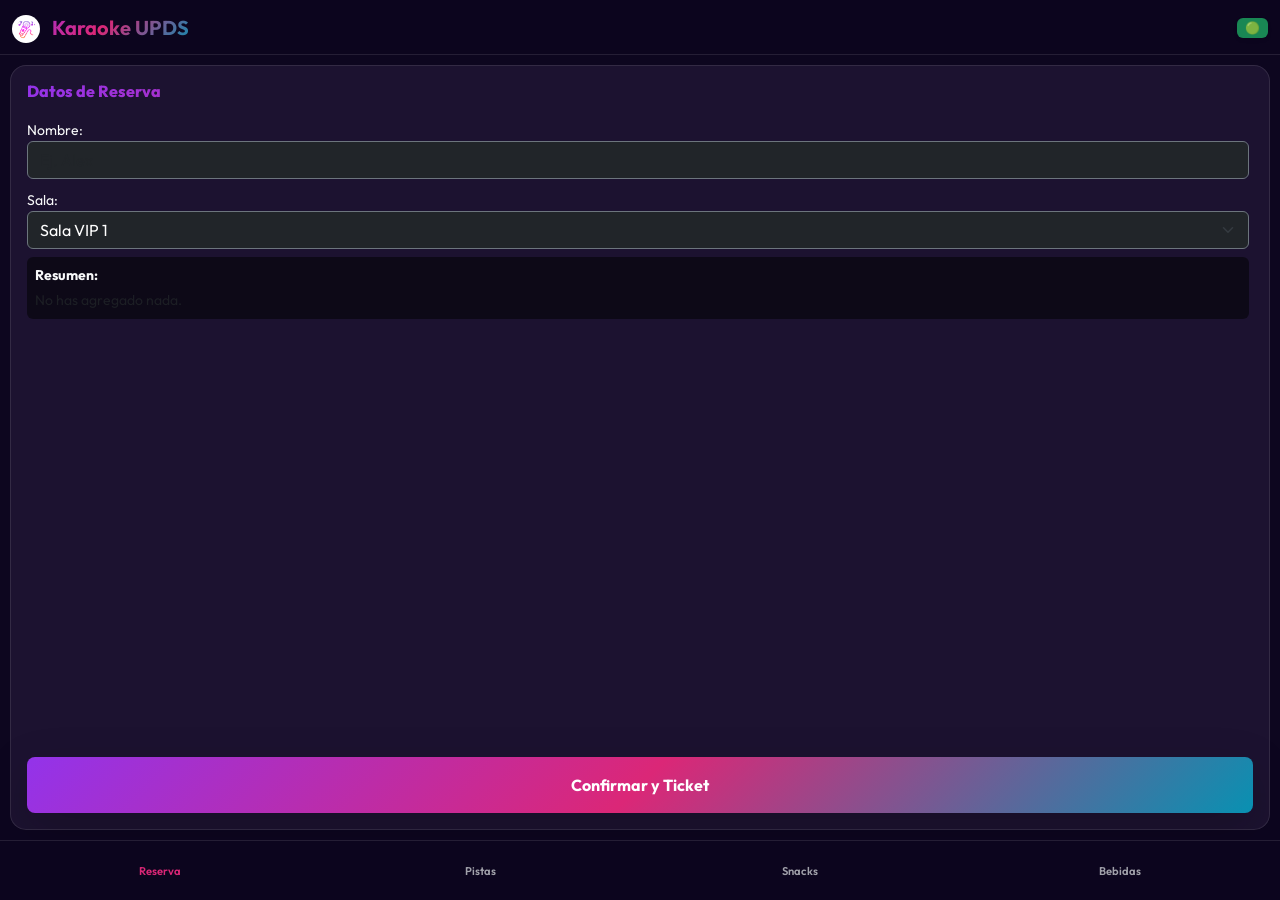
==== fase-ui-pwa/index.html @ 2693f4fe "Karaoke: Disco corregido, filtros por género y estructura modular" ====
<!DOCTYPE html>
<html lang="es">
<head>
    <meta charset="UTF-8">
    <meta name="viewport" content="width=device-width, initial-scale=1.0, maximum-scale=1.0, user-scalable=no">
    <title>Karaoke UPDS | Reservas</title>
    <meta name="theme-color" content="#0f0a1c">
    <link rel="manifest" href="./manifest.json">
    <link rel="icon" type="image/png" href="img/logo.png">

    <link href="https://cdn.jsdelivr.net/npm/bootstrap@5.3.3/dist/css/bootstrap.min.css" rel="stylesheet">
    <link href="https://fonts.googleapis.com/css2?family=Outfit:wght@300;400;600;800&display=swap" rel="stylesheet">
    <script src="https://unpkg.com/@phosphor-icons/web"></script>
    <script src="https://code.jquery.com/jquery-3.7.1.min.js"></script>
    <script src="https://cdn.jsdelivr.net/npm/bootstrap@5.3.3/dist/js/bootstrap.bundle.min.js"></script>
    <script src="https://cdnjs.cloudflare.com/ajax/libs/html2pdf.js/0.10.1/html2pdf.bundle.min.js"></script>

    <link rel="stylesheet" href="styles.css">
</head>
<body>

    <nav class="navbar fixed-top glass-nav">
        <div class="container-fluid">
            <a class="navbar-brand fw-bold text-gradient" href="#">
                <img src="img/logo.png" alt="Logo" width="28" height="28" class="d-inline-block align-text-top me-2 bg-white rounded-circle p-1">
                Karaoke UPDS
            </a>
            <div id="estadoRed" class="badge bg-success shadow-sm">🟢</div>
        </div>
    </nav>

    <main class="app-container">
        <!-- RESERVA -->
        <section id="view-reserva" class="app-view active">
            <div class="glass-card p-3 h-100 d-flex flex-column">
                <h6 class="text-gradient mb-3"><i class="ph ph-receipt"></i> Datos de Reserva</h6>

                <form id="formReserva" class="flex-grow-1 overflow-auto pe-1" novalidate>
                    <div class="mb-2">
                        <label class="form-label text-light small mb-0">Nombre:</label>
                        <input type="text" id="clienteNombre" class="form-control bg-dark text-white border-secondary" placeholder="Ej. Alex" required>
                        <small class="text-danger d-none" id="errorNombre">Requerido.</small>
                    </div>
                    <div class="mb-2">
                        <label class="form-label text-light small mb-0">Sala:</label>
                        <select id="salaSelect" class="form-select bg-dark text-white border-secondary">
                            <option value="Sala VIP 1">Sala VIP 1</option>
                            <option value="Sala VIP 2">Sala VIP 2</option>
                            <option value="Mesa Central 4">Mesa Central 4</option>
                            <option value="Sala Familiar">Sala Familiar</option>
                        </select>
                    </div>
                    <div class="bg-black bg-opacity-50 p-2 rounded mb-2">
                        <small class="text-light fw-bold d-block mb-1">Resumen:</small>
                        <ul id="listaResumen" class="list-unstyled text-muted small mb-0">
                            <li>No has agregado nada.</li>
                        </ul>
                    </div>
                </form>

                <button type="button" id="btnConfirmar" class="btn btn-gradient w-100 py-3 fw-bold shadow-lg mt-2">
                    <i class="ph ph-check-circle"></i> Confirmar y Ticket
                </button>
            </div>
        </section>

        <!-- PISTAS CON FILTROS -->
        <section id="view-pistas" class="app-view">
            <div class="h-100 d-flex flex-column">
                <!-- Filtros por Género -->
                <div class="d-flex gap-2 mb-2 overflow-auto pb-1" id="filtrosGenero">
                    <button class="btn btn-sm btn-outline-light rounded-pill active" data-filtro="todos">Todos</button>
                    <button class="btn btn-sm btn-outline-light rounded-pill" data-filtro="Pop">Pop</button>
                    <button class="btn btn-sm btn-outline-light rounded-pill" data-filtro="Rock">Rock</button>
                    <button class="btn btn-sm btn-outline-light rounded-pill" data-filtro="Folk">Folk</button>
                </div>
                <div id="catalogoKaraoke" class="lista-grid flex-grow-1"></div>
            </div>
        </section>

        <!-- SNACKS -->
        <section id="view-snacks" class="app-view">
            <div class="h-100 d-flex flex-column">
                <h6 class="text-white mb-2"><i class="ph ph-pizza"></i> Snacks</h6>
                <div id="catalogoSnacks" class="lista-grid flex-grow-1"></div>
            </div>
        </section>

        <!-- BEBIDAS -->
        <section id="view-bebidas" class="app-view">
            <div class="h-100 d-flex flex-column">
                <h6 class="text-white mb-2"><i class="ph ph-wine"></i> Bebidas</h6>
                <div id="catalogoBebidas" class="lista-grid flex-grow-1"></div>
            </div>
        </section>
    </main>

    <!-- MENÚ INFERIOR -->
    <nav class="bottom-nav">
        <a href="#" class="nav-item active" data-target="view-reserva"><i class="ph ph-receipt"></i><span>Reserva</span></a>
        <a href="#" class="nav-item" data-target="view-pistas"><i class="ph ph-music-notes"></i><span>Pistas</span></a>
        <a href="#" class="nav-item" data-target="view-snacks"><i class="ph ph-pizza"></i><span>Snacks</span></a>
        <a href="#" class="nav-item" data-target="view-bebidas"><i class="ph ph-wine"></i><span>Bebidas</span></a>
    </nav>

    <!-- MODAL PISTA (Corregido el disco) -->
    <div class="modal fade" id="modalPista" tabindex="-1" aria-hidden="true">
        <div class="modal-dialog modal-dialog-centered">
            <div class="modal-content glass-modal karaoke-bg text-center p-4">
                <button type="button" class="btn-close btn-close-white position-absolute top-0 end-0 m-2" data-bs-dismiss="modal"></button>

                <!-- Contenedor del Disco -->
                <div class="vinyl-wrapper mx-auto mb-3">
                    <div class="vinyl-disc"></div>
                    <img id="pistaImgHD" src="" alt="Portada" class="vinyl-cover">
                </div>

                <h4 class="text-white mb-1 fw-bold" id="pistaTitulo">Título</h4>
                <p class="text-gradient mb-3 fw-bold" id="pistaArtista">Artista</p>

                <div class="letra-container mb-3 p-3 rounded-3 text-center" style="max-height: 120px;">
                    <p class="karaoke-text m-0 small" id="pistaLetra">Letra...</p>
                </div>

                <button class="btn btn-gradient w-100 py-2 fw-bold" id="btnAgregarPista">
                    <i class="ph ph-plus-circle"></i> Agregar Pista
                </button>
            </div>
        </div>
    </div>

    <!-- MODAL PRODUCTO -->
    <div class="modal fade" id="modalProducto" tabindex="-1" aria-hidden="true">
        <div class="modal-dialog modal-dialog-centered modal-sm">
            <div class="modal-content glass-modal text-center p-3">
                <button type="button" class="btn-close btn-close-white position-absolute top-0 end-0 m-2" data-bs-dismiss="modal"></button>
                <img id="prodImg" src="" class="img-fluid rounded mb-2" loading="lazy" style="max-height: 120px; object-fit: cover;">
                <h6 class="text-white fw-bold mb-0" id="prodTitulo">Producto</h6>
                <p class="text-warning fw-bold mb-1 small" id="prodPrecio">0 BOB</p>
                <p class="text-muted small mb-2" id="prodDesc">Descripción</p>
                <button class="btn btn-gradient w-100 py-2 btn-sm" id="btnAgregarProd">
                    <i class="ph ph-plus"></i> Agregar
                </button>
            </div>
        </div>
    </div>

    <!-- MODAL TICKET PDF -->
    <div class="modal fade" id="modalTicket" tabindex="-1" data-bs-backdrop="static">
        <div class="modal-dialog modal-dialog-centered">
            <div class="modal-content text-dark p-0 border-0 rounded-4 overflow-hidden">
                <div id="ticketVisual" style="background-color: #ffffff; color: #000000; padding: 20px; font-family: monospace;">
                    <div style="text-align: center; margin-bottom: 15px;">
                        <h4 style="margin: 0; font-weight: bold; font-size: 18px;">KARAOKE UPDS</h4>
                        <p style="margin: 5px 0; font-size: 12px;">Ticket de Reserva</p>
                        <p style="margin: 0; font-size: 10px;" id="ticketFecha">Fecha</p>
                    </div>
                    <hr style="border-top: 2px dashed #000000; opacity: 1;">
                    <p style="margin-bottom: 5px; font-size: 12px;"><strong>Cliente:</strong> <span id="ticketCliente">--</span></p>
                    <p style="margin-bottom: 5px; font-size: 12px;"><strong>Sala:</strong> <span id="ticketSala">--</span></p>
                    <hr style="border-top: 2px dashed #000000; opacity: 1;">
                    <p style="margin-bottom: 5px; font-weight: bold; font-size: 12px;">Detalle:</p>
                    <ul style="list-style: none; padding: 0; margin: 0; font-size: 11px;" id="ticketDetalle"></ul>
                    <hr style="border-top: 2px dashed #000000; opacity: 1;">
                    <h5 style="text-align: right; margin-top: 10px; font-weight: bold; font-size: 16px;">TOTAL: <span id="ticketTotal">0</span> BOB</h5>
                    <p style="text-align: center; font-size: 10px; margin-top: 15px;">¡Gracias por cantar!</p>
                </div>
                <div class="bg-dark p-2 d-flex gap-2">
                    <button type="button" class="btn btn-outline-light w-50 btn-sm" data-bs-dismiss="modal" id="btnCerrarTicket">Cerrar</button>
                    <button type="button" class="btn btn-gradient w-50 fw-bold btn-sm" id="btnDescargarPDF">
                        <i class="ph ph-file-pdf"></i> PDF
                    </button>
                </div>
            </div>
        </div>
    </div>

    <div id="toast" class="toast-alert">
        <i class="ph ph-check-circle fs-4"></i>
        <div>
            <strong class="d-block" id="toastTitulo">¡Éxito!</strong>
            <span class="small" id="toastMensaje">Acción completada.</span>
        </div>
    </div>

    <script src="script.js" defer></script>
</body>
</html>
---- fase-ui-pwa/styles.css ----
:root {
    --bg: #0d061f;
    --bg-card: rgba(30, 20, 50, 0.9);
    --primary-gradient: linear-gradient(135deg, #9333ea, #db2777, #0891b2);
    --text-main: #f8fafc;
    --nav-height: 55px;
    --bottom-nav-height: 60px;
}

html, body {
    height: 100dvh;
    overflow: hidden;
    background-color: var(--bg);
    color: var(--text-main);
    font-family: 'Outfit', sans-serif;
    margin: 0;
}

/* =========================================
   NAVBAR Y CONTENEDOR
   ========================================= */
.glass-nav {
    background: rgba(13, 6, 31, 0.95);
    backdrop-filter: blur(15px);
    border-bottom: 1px solid rgba(255,255,255,0.1);
    height: var(--nav-height);
    z-index: 1050;
}
.text-gradient { background: var(--primary-gradient); -webkit-background-clip: text; -webkit-text-fill-color: transparent; font-weight: 800; }

.app-container {
    height: 100dvh;
    padding-top: var(--nav-height);
    padding-bottom: var(--bottom-nav-height);
    box-sizing: border-box;
    display: flex;
    flex-direction: column;
}

.app-view {
    display: none;
    height: 100%;
    width: 100%;
    padding: 10px;
    overflow: hidden;
}
.app-view.active { display: block; animation: fadeIn 0.3s ease; }
@keyframes fadeIn { from { opacity: 0; transform: translateY(10px); } to { opacity: 1; transform: translateY(0); } }

/* =========================================
   LISTAS Y FILTROS
   ========================================= */
.lista-grid {
    display: flex;
    flex-direction: column;
    gap: 8px;
    overflow-y: auto;
    height: 100%;
    padding-right: 5px;
    -webkit-overflow-scrolling: touch;
}
.lista-grid::-webkit-scrollbar { width: 4px; }
.lista-grid::-webkit-scrollbar-thumb { background: #9333ea; border-radius: 4px; }

/* Botones de filtro */
#filtrosGenero .btn { font-size: 0.8rem; font-weight: 600; }
#filtrosGenero .btn.active { background: var(--primary-gradient); border-color: transparent; color: white; }

/* =========================================
   TARJETAS DE PRODUCTO
   ========================================= */
.glass-card { background: var(--bg-card); backdrop-filter: blur(20px); border: 1px solid rgba(255,255,255,0.1); border-radius: 16px; }
.btn-gradient { background: var(--primary-gradient); color: #fff; border: none; border-radius: 8px; transition: 0.3s; }
.btn-gradient:hover { filter: brightness(1.2); color: #fff; }

.tarjeta-prod {
    background: var(--bg-card);
    border: 1px solid rgba(255,255,255,0.1);
    border-radius: 12px;
    padding: 8px;
    display: flex; align-items: center; gap: 10px;
    cursor: pointer; transition: 0.3s;
    min-height: 55px;
}
.tarjeta-prod:hover { border-color: #db2777; transform: scale(1.01); }
.tarjeta-prod img { width: 40px; height: 40px; border-radius: 8px; object-fit: cover; }
.info-prod { flex-grow: 1; min-width: 0; text-align: left; }
.info-prod h4 { font-size: 0.85rem; margin: 0; color: #fff; white-space: nowrap; overflow: hidden; text-overflow: ellipsis; }
.info-prod p { font-size: 0.7rem; margin: 0; color: #a1a1aa; white-space: nowrap; overflow: hidden; text-overflow: ellipsis; }
.precio { color: #db2777; font-weight: bold; font-size: 0.85rem; }

/* =========================================
   MENÚ INFERIOR
   ========================================= */
.bottom-nav {
    position: fixed;
    bottom: 0; left: 0; width: 100%;
    height: var(--bottom-nav-height);
    background: rgba(13, 6, 31, 0.95);
    backdrop-filter: blur(15px);
    border-top: 1px solid rgba(255,255,255,0.1);
    display: flex; justify-content: space-around; align-items: center;
    z-index: 1050;
}
.nav-item {
    display: flex; flex-direction: column; align-items: center; justify-content: center;
    color: #a1a1aa; text-decoration: none; width: 100%; height: 100%;
    font-size: 0.7rem; font-weight: 600; gap: 2px;
}
.nav-item i { font-size: 1.3rem; }
.nav-item.active { color: #db2777; }

/* =========================================
   MODAL Y DISCO GIRATORIO (CORREGIDO)
   ========================================= */
.glass-modal { background: rgba(15, 5, 30, 0.95); backdrop-filter: blur(30px); border: 1px solid rgba(147, 51, 234, 0.5); border-radius: 20px; }
.karaoke-bg { background-image: linear-gradient(rgba(15, 5, 30, 0.85), rgba(15, 5, 30, 0.85)), url('https://images.unsplash.com/photo-1514525253161-7a46d19cd819?q=80&w=1000&auto=format&fit=crop'); background-size: cover; }

/* Contenedor del disco (el que estaba chueco) */
.vinyl-wrapper {
    position: relative;
    width: 140px;
    height: 140px;
    display: flex;
    justify-content: center;
    align-items: center;
    margin: 0 auto;
}
.vinyl-disc {
    position: absolute;
    width: 100%;
    height: 100%;
    background: repeating-radial-gradient(#050505, #050505 4px, #1a1a1a 5px, #050505 6px);
    border-radius: 50%;
    animation: spin 3s linear infinite;
    box-shadow: 0 10px 25px rgba(0,0,0,0.8);
}
.vinyl-cover {
    position: relative;
    z-index: 2;
    width: 85px;
    height: 85px;
    border-radius: 50%;
    object-fit: cover;
    border: 3px solid #fff;
    animation: spin 3s linear infinite;
    background: #000;
}
@keyframes spin { 100% { transform: rotate(360deg); } }

.letra-container { background: rgba(0, 0, 0, 0.6); border: 1px solid rgba(255, 255, 255, 0.1); overflow-y: auto; }

/* =========================================
   TOAST
   ========================================= */
.toast-alert { position: fixed; bottom: calc(var(--bottom-nav-height) + 10px); right: 15px; background: #10b981; color: #fff; padding: 10px 15px; border-radius: 12px; display: none; z-index: 9999; }
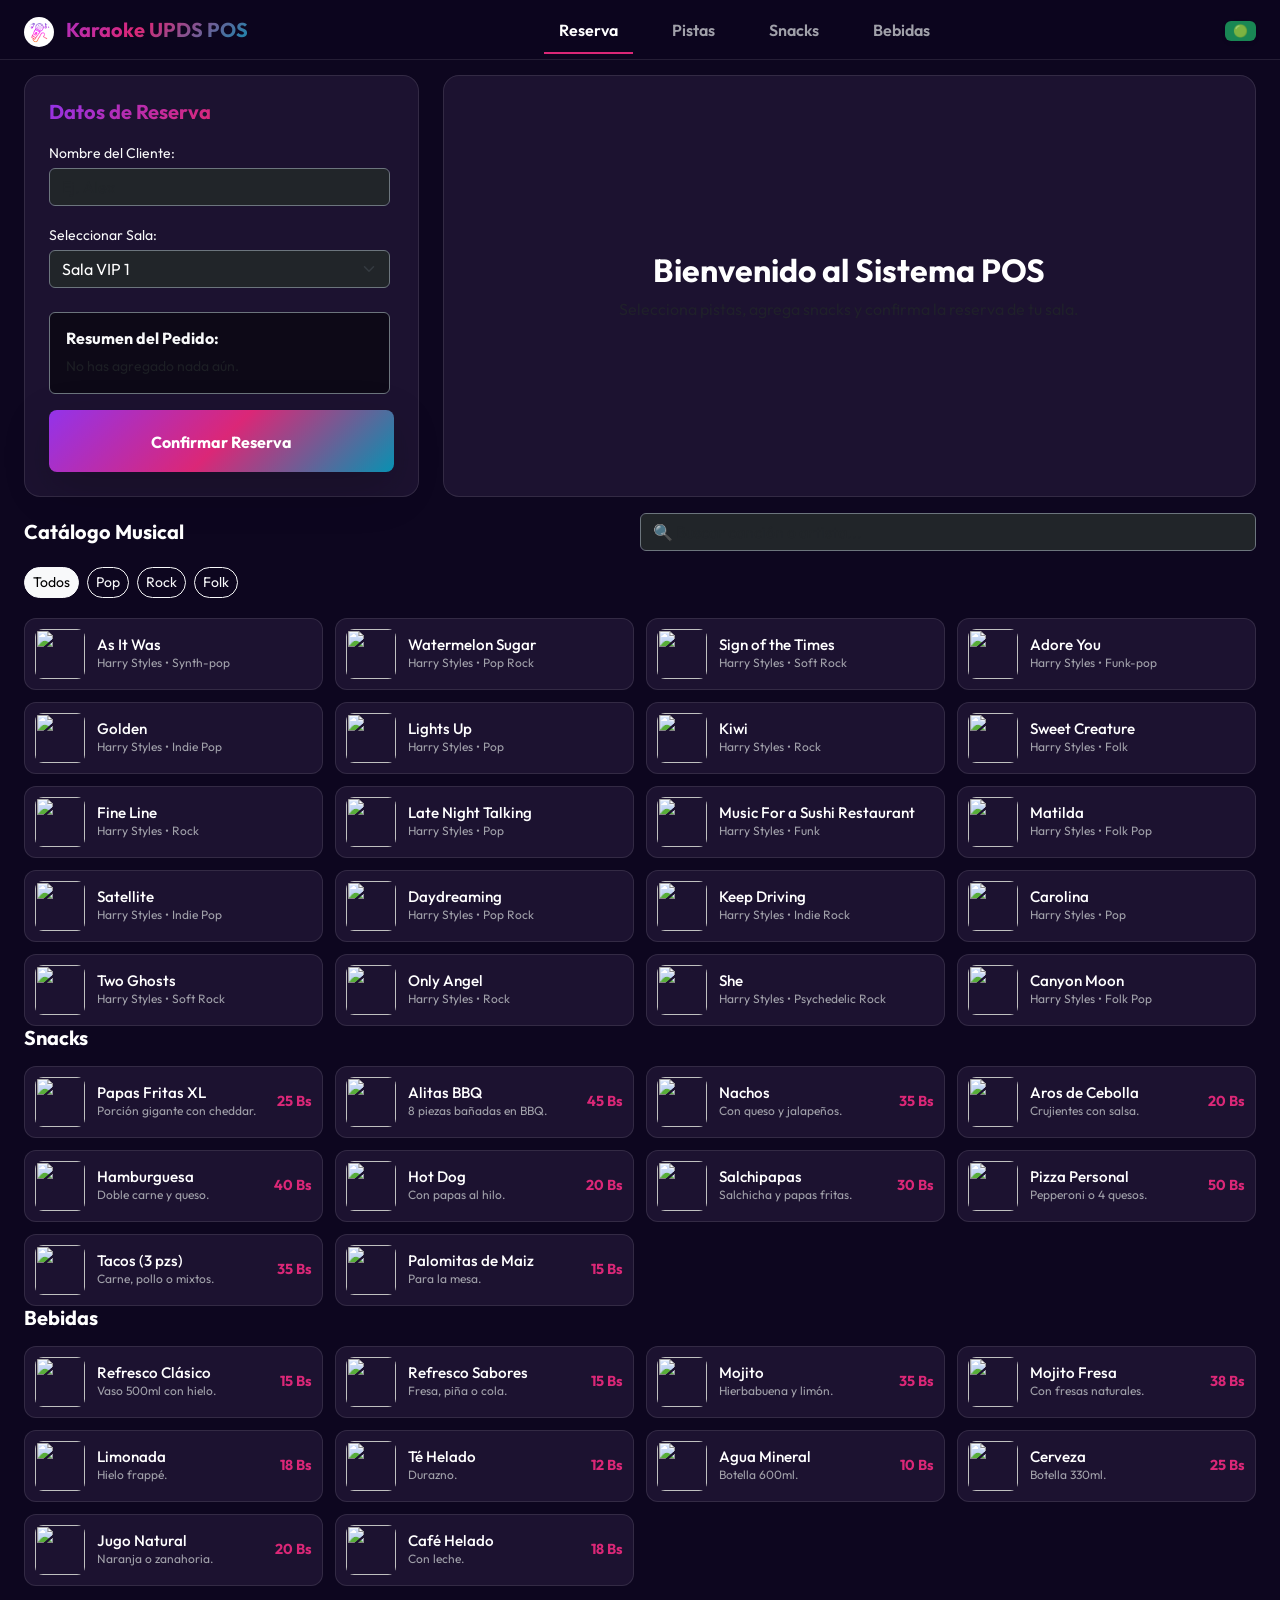
==== commit 0f8245d5: "Karaoke POS: Diseño híbrido Web/PWA, filtros de música, zoom en comida y estructura modular" ====
--- a/fase-ui-pwa/index.html
+++ b/fase-ui-pwa/index.html
@@ -3,7 +3,7 @@
 <head>
     <meta charset="UTF-8">
     <meta name="viewport" content="width=device-width, initial-scale=1.0, maximum-scale=1.0, user-scalable=no">
-    <title>Karaoke UPDS | Reservas</title>
+    <title>Karaoke UPDS | Reservas POS</title>
     <meta name="theme-color" content="#0f0a1c">
     <link rel="manifest" href="./manifest.json">
     <link rel="icon" type="image/png" href="img/logo.png">
@@ -19,128 +19,159 @@
 </head>
 <body>
 
-    <nav class="navbar fixed-top glass-nav">
-        <div class="container-fluid">
-            <a class="navbar-brand fw-bold text-gradient" href="#">
-                <img src="img/logo.png" alt="Logo" width="28" height="28" class="d-inline-block align-text-top me-2 bg-white rounded-circle p-1">
-                Karaoke UPDS
-            </a>
-            <div id="estadoRed" class="badge bg-success shadow-sm">🟢</div>
-        </div>
+    <!-- NAVBAR (Web) -->
+    <nav class="navbar fixed-top glass-nav d-none d-md-flex justify-content-between px-4">
+        <a class="navbar-brand fw-bold text-gradient" href="#">
+            <img src="img/logo.png" alt="Logo" width="30" height="30" class="d-inline-block align-text-top me-2 bg-white rounded-circle p-1">
+            Karaoke UPDS POS
+        </a>
+        <div class="d-flex gap-4">
+            <a href="#" class="nav-link-web active" data-target="view-reserva"><i class="ph ph-receipt"></i> Reserva</a>
+            <a href="#" class="nav-link-web" data-target="view-pistas"><i class="ph ph-music-notes"></i> Pistas</a>
+            <a href="#" class="nav-link-web" data-target="view-snacks"><i class="ph ph-pizza"></i> Snacks</a>
+            <a href="#" class="nav-link-web" data-target="view-bebidas"><i class="ph ph-wine"></i> Bebidas</a>
+        </div>
+        <div id="estadoRed" class="badge bg-success shadow-sm">🟢</div>
     </nav>
 
-    <main class="app-container">
-        <!-- RESERVA -->
-        <section id="view-reserva" class="app-view active">
-            <div class="glass-card p-3 h-100 d-flex flex-column">
-                <h6 class="text-gradient mb-3"><i class="ph ph-receipt"></i> Datos de Reserva</h6>
-
-                <form id="formReserva" class="flex-grow-1 overflow-auto pe-1" novalidate>
-                    <div class="mb-2">
-                        <label class="form-label text-light small mb-0">Nombre:</label>
-                        <input type="text" id="clienteNombre" class="form-control bg-dark text-white border-secondary" placeholder="Ej. Alex" required>
-                        <small class="text-danger d-none" id="errorNombre">Requerido.</small>
-                    </div>
-                    <div class="mb-2">
-                        <label class="form-label text-light small mb-0">Sala:</label>
-                        <select id="salaSelect" class="form-select bg-dark text-white border-secondary">
-                            <option value="Sala VIP 1">Sala VIP 1</option>
-                            <option value="Sala VIP 2">Sala VIP 2</option>
-                            <option value="Mesa Central 4">Mesa Central 4</option>
-                            <option value="Sala Familiar">Sala Familiar</option>
-                        </select>
-                    </div>
-                    <div class="bg-black bg-opacity-50 p-2 rounded mb-2">
-                        <small class="text-light fw-bold d-block mb-1">Resumen:</small>
-                        <ul id="listaResumen" class="list-unstyled text-muted small mb-0">
-                            <li>No has agregado nada.</li>
-                        </ul>
-                    </div>
-                </form>
-
-                <button type="button" id="btnConfirmar" class="btn btn-gradient w-100 py-3 fw-bold shadow-lg mt-2">
-                    <i class="ph ph-check-circle"></i> Confirmar y Ticket
-                </button>
-            </div>
-        </section>
-
-        <!-- PISTAS CON FILTROS -->
+    <!-- NAVBAR (PWA) -->
+    <nav class="navbar fixed-top glass-nav d-flex d-md-none justify-content-between px-3">
+        <a class="navbar-brand fw-bold text-gradient" href="#">
+            <img src="img/logo.png" alt="Logo" width="28" height="28" class="me-2 bg-white rounded-circle p-1">
+            Karaoke UPDS
+        </a>
+        <div id="estadoRed" class="badge bg-success shadow-sm">🟢</div>
+    </nav>
+
+    <main class="app-container container-fluid px-md-4">
+        <!-- RESERVA (Vista principal) -->
+        <section id="view-reserva" class="app-view active row">
+            <div class="col-md-5 col-lg-4 mb-3">
+                <div class="glass-card p-4 h-100 d-flex flex-column">
+                    <h5 class="text-gradient mb-3 fw-bold"><i class="ph ph-receipt"></i> Datos de Reserva</h5>
+
+                    <form id="formReserva" class="flex-grow-1 overflow-auto pe-1" novalidate>
+                        <div class="mb-3">
+                            <label class="form-label text-light small mb-1">Nombre del Cliente:</label>
+                            <input type="text" id="clienteNombre" class="form-control bg-dark text-white border-secondary" placeholder="Ej. Alex" required>
+                            <small class="text-danger d-none" id="errorNombre">Requerido.</small>
+                        </div>
+                        <div class="mb-4">
+                            <label class="form-label text-light small mb-1">Seleccionar Sala:</label>
+                            <select id="salaSelect" class="form-select bg-dark text-white border-secondary">
+                                <option value="Sala VIP 1">Sala VIP 1</option>
+                                <option value="Sala VIP 2">Sala VIP 2</option>
+                                <option value="Mesa Central 4">Mesa Central 4</option>
+                                <option value="Sala Familiar">Sala Familiar</option>
+                            </select>
+                        </div>
+
+                        <div class="bg-black bg-opacity-50 p-3 rounded mb-3 border border-secondary">
+                            <h6 class="text-light fw-bold mb-2">Resumen del Pedido:</h6>
+                            <ul id="listaResumen" class="list-unstyled text-muted small mb-0">
+                                <li><i class="ph ph-shopping-cart"></i> No has agregado nada aún.</li>
+                            </ul>
+                        </div>
+                    </form>
+
+                    <button type="button" id="btnConfirmar" class="btn btn-gradient w-100 py-3 fw-bold shadow-lg mt-auto">
+                        <i class="ph ph-check-circle fs-5"></i> Confirmar Reserva
+                    </button>
+                </div>
+            </div>
+
+            <!-- En PC mostramos un panel de bienvenida o estadísticas rápidas -->
+            <div class="col-md-7 col-lg-8 d-none d-md-block mb-3">
+                <div class="glass-card p-5 h-100 d-flex flex-column justify-content-center align-items-center text-center">
+                    <i class="ph ph-microphone-stage text-gradient" style="font-size: 5rem;"></i>
+                    <h2 class="text-white fw-bold mt-3">Bienvenido al Sistema POS</h2>
+                    <p class="text-muted">Selecciona pistas, agrega snacks y confirma la reserva de tu sala.</p>
+                </div>
+            </div>
+        </section>
+
+        <!-- PISTAS -->
         <section id="view-pistas" class="app-view">
-            <div class="h-100 d-flex flex-column">
-                <!-- Filtros por Género -->
-                <div class="d-flex gap-2 mb-2 overflow-auto pb-1" id="filtrosGenero">
-                    <button class="btn btn-sm btn-outline-light rounded-pill active" data-filtro="todos">Todos</button>
-                    <button class="btn btn-sm btn-outline-light rounded-pill" data-filtro="Pop">Pop</button>
-                    <button class="btn btn-sm btn-outline-light rounded-pill" data-filtro="Rock">Rock</button>
-                    <button class="btn btn-sm btn-outline-light rounded-pill" data-filtro="Folk">Folk</button>
-                </div>
-                <div id="catalogoKaraoke" class="lista-grid flex-grow-1"></div>
-            </div>
+            <div class="d-flex justify-content-between align-items-center mb-3">
+                <h5 class="text-white fw-bold m-0"><i class="ph ph-music-notes text-gradient"></i> Catálogo Musical</h5>
+                <input type="text" id="buscadorPistas" class="form-control bg-dark text-white border-secondary w-50" placeholder="🔍 Buscar canción o artista...">
+            </div>
+
+            <!-- Filtros de Pistas -->
+            <div class="d-flex gap-2 mb-3 overflow-auto pb-1" id="filtrosGenero">
+                <button class="btn btn-sm btn-outline-light rounded-pill active" data-filtro="todos">Todos</button>
+                <button class="btn btn-sm btn-outline-light rounded-pill" data-filtro="Pop">Pop</button>
+                <button class="btn btn-sm btn-outline-light rounded-pill" data-filtro="Rock">Rock</button>
+                <button class="btn btn-sm btn-outline-light rounded-pill" data-filtro="Folk">Folk</button>
+            </div>
+
+            <div id="catalogoKaraoke" class="grid-cards"></div>
         </section>
 
         <!-- SNACKS -->
         <section id="view-snacks" class="app-view">
-            <div class="h-100 d-flex flex-column">
-                <h6 class="text-white mb-2"><i class="ph ph-pizza"></i> Snacks</h6>
-                <div id="catalogoSnacks" class="lista-grid flex-grow-1"></div>
-            </div>
+             <div class="d-flex justify-content-between align-items-center mb-3">
+                <h5 class="text-white fw-bold m-0"><i class="ph ph-pizza text-gradient"></i> Snacks</h5>
+            </div>
+            <div id="catalogoSnacks" class="grid-cards"></div>
         </section>
 
         <!-- BEBIDAS -->
         <section id="view-bebidas" class="app-view">
-            <div class="h-100 d-flex flex-column">
-                <h6 class="text-white mb-2"><i class="ph ph-wine"></i> Bebidas</h6>
-                <div id="catalogoBebidas" class="lista-grid flex-grow-1"></div>
-            </div>
+             <div class="d-flex justify-content-between align-items-center mb-3">
+                <h5 class="text-white fw-bold m-0"><i class="ph ph-wine text-gradient"></i> Bebidas</h5>
+            </div>
+            <div id="catalogoBebidas" class="grid-cards"></div>
         </section>
     </main>
 
-    <!-- MENÚ INFERIOR -->
-    <nav class="bottom-nav">
+    <!-- MENÚ INFERIOR (Solo PWA) -->
+    <nav class="bottom-nav d-flex d-md-none">
         <a href="#" class="nav-item active" data-target="view-reserva"><i class="ph ph-receipt"></i><span>Reserva</span></a>
         <a href="#" class="nav-item" data-target="view-pistas"><i class="ph ph-music-notes"></i><span>Pistas</span></a>
         <a href="#" class="nav-item" data-target="view-snacks"><i class="ph ph-pizza"></i><span>Snacks</span></a>
         <a href="#" class="nav-item" data-target="view-bebidas"><i class="ph ph-wine"></i><span>Bebidas</span></a>
     </nav>
 
-    <!-- MODAL PISTA (Corregido el disco) -->
+    <!-- MODAL PISTA (Disco Giratorio) -->
     <div class="modal fade" id="modalPista" tabindex="-1" aria-hidden="true">
         <div class="modal-dialog modal-dialog-centered">
             <div class="modal-content glass-modal karaoke-bg text-center p-4">
-                <button type="button" class="btn-close btn-close-white position-absolute top-0 end-0 m-2" data-bs-dismiss="modal"></button>
-
-                <!-- Contenedor del Disco -->
+                <button type="button" class="btn-close btn-close-white position-absolute top-0 end-0 m-3" data-bs-dismiss="modal"></button>
                 <div class="vinyl-wrapper mx-auto mb-3">
                     <div class="vinyl-disc"></div>
                     <img id="pistaImgHD" src="" alt="Portada" class="vinyl-cover">
                 </div>
-
                 <h4 class="text-white mb-1 fw-bold" id="pistaTitulo">Título</h4>
                 <p class="text-gradient mb-3 fw-bold" id="pistaArtista">Artista</p>
-
                 <div class="letra-container mb-3 p-3 rounded-3 text-center" style="max-height: 120px;">
                     <p class="karaoke-text m-0 small" id="pistaLetra">Letra...</p>
                 </div>
-
                 <button class="btn btn-gradient w-100 py-2 fw-bold" id="btnAgregarPista">
-                    <i class="ph ph-plus-circle"></i> Agregar Pista
+                    <i class="ph ph-plus-circle fs-5"></i> Agregar Pista
                 </button>
             </div>
         </div>
     </div>
 
-    <!-- MODAL PRODUCTO -->
+    <!-- MODAL PRODUCTO (Zoom para comida) -->
     <div class="modal fade" id="modalProducto" tabindex="-1" aria-hidden="true">
-        <div class="modal-dialog modal-dialog-centered modal-sm">
-            <div class="modal-content glass-modal text-center p-3">
-                <button type="button" class="btn-close btn-close-white position-absolute top-0 end-0 m-2" data-bs-dismiss="modal"></button>
-                <img id="prodImg" src="" class="img-fluid rounded mb-2" loading="lazy" style="max-height: 120px; object-fit: cover;">
-                <h6 class="text-white fw-bold mb-0" id="prodTitulo">Producto</h6>
-                <p class="text-warning fw-bold mb-1 small" id="prodPrecio">0 BOB</p>
-                <p class="text-muted small mb-2" id="prodDesc">Descripción</p>
-                <button class="btn btn-gradient w-100 py-2 btn-sm" id="btnAgregarProd">
-                    <i class="ph ph-plus"></i> Agregar
-                </button>
+        <div class="modal-dialog modal-dialog-centered modal-lg">
+            <div class="modal-content glass-modal p-0 overflow-hidden border-0">
+                <button type="button" class="btn-close btn-close-white position-absolute top-0 end-0 m-3" data-bs-dismiss="modal" style="z-index: 10;"></button>
+                <div class="row g-0">
+                    <div class="col-md-6 bg-black d-flex justify-content-center align-items-center">
+                        <img id="prodImg" src="" class="img-fluid w-100 h-100 object-fit-contain" style="max-height: 400px;">
+                    </div>
+                    <div class="col-md-6 p-4 d-flex flex-column">
+                        <h3 class="text-white fw-bold mb-1" id="prodTitulo">Producto</h3>
+                        <h4 class="text-warning fw-bold mb-3" id="prodPrecio">0 BOB</h4>
+                        <p class="text-muted mb-4 flex-grow-1" id="prodDesc">Descripción</p>
+                        <button class="btn btn-gradient w-100 py-3 fw-bold" id="btnAgregarProd">
+                            <i class="ph ph-plus-circle"></i> Agregar a la Reserva
+                        </button>
+                    </div>
+                </div>
             </div>
         </div>
     </div>
--- a/fase-ui-pwa/styles.css
+++ b/fase-ui-pwa/styles.css
@@ -3,13 +3,12 @@
     --bg-card: rgba(30, 20, 50, 0.9);
     --primary-gradient: linear-gradient(135deg, #9333ea, #db2777, #0891b2);
     --text-main: #f8fafc;
-    --nav-height: 55px;
-    --bottom-nav-height: 60px;
+    --nav-height: 60px;
+    --bottom-nav-height: 65px;
 }
 
 html, body {
     height: 100dvh;
-    overflow: hidden;
     background-color: var(--bg);
     color: var(--text-main);
     font-family: 'Outfit', sans-serif;
@@ -17,7 +16,24 @@
 }
 
 /* =========================================
-   NAVBAR Y CONTENEDOR
+   LAYOUT HÍBRIDO (Web y PWA)
+   ========================================= */
+.app-container {
+    padding-top: calc(var(--nav-height) + 15px);
+    padding-bottom: 15px;
+}
+@media (max-width: 768px) {
+    html, body { overflow: hidden; }
+    .app-container {
+        padding-bottom: calc(var(--bottom-nav-height) + 15px);
+        height: 100dvh;
+    }
+    .app-view { display: none; height: 100%; overflow-y: auto; }
+    .app-view.active { display: block; }
+}
+
+/* =========================================
+   NAVBAR Y MENÚS
    ========================================= */
 .glass-nav {
     background: rgba(13, 6, 31, 0.95);
@@ -28,73 +44,13 @@
 }
 .text-gradient { background: var(--primary-gradient); -webkit-background-clip: text; -webkit-text-fill-color: transparent; font-weight: 800; }
 
-.app-container {
-    height: 100dvh;
-    padding-top: var(--nav-height);
-    padding-bottom: var(--bottom-nav-height);
-    box-sizing: border-box;
-    display: flex;
-    flex-direction: column;
+.nav-link-web {
+    color: #a1a1aa; text-decoration: none; font-weight: 600; padding: 10px 15px; transition: 0.3s;
 }
+.nav-link-web:hover, .nav-link-web.active { color: #fff; border-bottom: 2px solid #db2777; }
 
-.app-view {
-    display: none;
-    height: 100%;
-    width: 100%;
-    padding: 10px;
-    overflow: hidden;
-}
-.app-view.active { display: block; animation: fadeIn 0.3s ease; }
-@keyframes fadeIn { from { opacity: 0; transform: translateY(10px); } to { opacity: 1; transform: translateY(0); } }
-
-/* =========================================
-   LISTAS Y FILTROS
-   ========================================= */
-.lista-grid {
-    display: flex;
-    flex-direction: column;
-    gap: 8px;
-    overflow-y: auto;
-    height: 100%;
-    padding-right: 5px;
-    -webkit-overflow-scrolling: touch;
-}
-.lista-grid::-webkit-scrollbar { width: 4px; }
-.lista-grid::-webkit-scrollbar-thumb { background: #9333ea; border-radius: 4px; }
-
-/* Botones de filtro */
-#filtrosGenero .btn { font-size: 0.8rem; font-weight: 600; }
-#filtrosGenero .btn.active { background: var(--primary-gradient); border-color: transparent; color: white; }
-
-/* =========================================
-   TARJETAS DE PRODUCTO
-   ========================================= */
-.glass-card { background: var(--bg-card); backdrop-filter: blur(20px); border: 1px solid rgba(255,255,255,0.1); border-radius: 16px; }
-.btn-gradient { background: var(--primary-gradient); color: #fff; border: none; border-radius: 8px; transition: 0.3s; }
-.btn-gradient:hover { filter: brightness(1.2); color: #fff; }
-
-.tarjeta-prod {
-    background: var(--bg-card);
-    border: 1px solid rgba(255,255,255,0.1);
-    border-radius: 12px;
-    padding: 8px;
-    display: flex; align-items: center; gap: 10px;
-    cursor: pointer; transition: 0.3s;
-    min-height: 55px;
-}
-.tarjeta-prod:hover { border-color: #db2777; transform: scale(1.01); }
-.tarjeta-prod img { width: 40px; height: 40px; border-radius: 8px; object-fit: cover; }
-.info-prod { flex-grow: 1; min-width: 0; text-align: left; }
-.info-prod h4 { font-size: 0.85rem; margin: 0; color: #fff; white-space: nowrap; overflow: hidden; text-overflow: ellipsis; }
-.info-prod p { font-size: 0.7rem; margin: 0; color: #a1a1aa; white-space: nowrap; overflow: hidden; text-overflow: ellipsis; }
-.precio { color: #db2777; font-weight: bold; font-size: 0.85rem; }
-
-/* =========================================
-   MENÚ INFERIOR
-   ========================================= */
 .bottom-nav {
-    position: fixed;
-    bottom: 0; left: 0; width: 100%;
+    position: fixed; bottom: 0; left: 0; width: 100%;
     height: var(--bottom-nav-height);
     background: rgba(13, 6, 31, 0.95);
     backdrop-filter: blur(15px);
@@ -105,43 +61,66 @@
 .nav-item {
     display: flex; flex-direction: column; align-items: center; justify-content: center;
     color: #a1a1aa; text-decoration: none; width: 100%; height: 100%;
-    font-size: 0.7rem; font-weight: 600; gap: 2px;
+    font-size: 0.75rem; font-weight: 600; gap: 4px;
 }
-.nav-item i { font-size: 1.3rem; }
+.nav-item i { font-size: 1.4rem; }
 .nav-item.active { color: #db2777; }
 
 /* =========================================
-   MODAL Y DISCO GIRATORIO (CORREGIDO)
+   COMPONENTES
+   ========================================= */
+.glass-card { background: var(--bg-card); backdrop-filter: blur(20px); border: 1px solid rgba(255,255,255,0.1); border-radius: 16px; }
+.btn-gradient { background: var(--primary-gradient); color: #fff; border: none; border-radius: 8px; transition: 0.3s; }
+.btn-gradient:hover { filter: brightness(1.2); color: #fff; }
+
+/* Grid de tarjetas para PC y Móvil */
+.grid-cards {
+    display: grid;
+    grid-template-columns: 1fr;
+    gap: 12px;
+}
+@media (min-width: 768px) {
+    .grid-cards { grid-template-columns: repeat(auto-fill, minmax(280px, 1fr)); }
+}
+
+/* Tarjeta de producto/pista */
+.tarjeta-prod {
+    background: var(--bg-card); border: 1px solid rgba(255,255,255,0.1);
+    border-radius: 12px; padding: 10px;
+    display: flex; align-items: center; gap: 12px;
+    cursor: pointer; transition: 0.3s;
+    min-height: 65px;
+}
+.tarjeta-prod:hover { border-color: #db2777; transform: translateY(-2px); box-shadow: 0 5px 15px rgba(219,39,119,0.2); }
+.tarjeta-prod img { width: 50px; height: 50px; border-radius: 8px; object-fit: cover; }
+.info-prod { flex-grow: 1; min-width: 0; text-align: left; }
+.info-prod h4 { font-size: 0.95rem; margin: 0; color: #fff; white-space: nowrap; overflow: hidden; text-overflow: ellipsis; }
+.info-prod p { font-size: 0.75rem; margin: 0; color: #a1a1aa; white-space: nowrap; overflow: hidden; text-overflow: ellipsis; }
+.precio { color: #db2777; font-weight: bold; font-size: 0.9rem; }
+
+/* =========================================
+   MODAL DE PISTA (Disco Giratorio)
    ========================================= */
 .glass-modal { background: rgba(15, 5, 30, 0.95); backdrop-filter: blur(30px); border: 1px solid rgba(147, 51, 234, 0.5); border-radius: 20px; }
 .karaoke-bg { background-image: linear-gradient(rgba(15, 5, 30, 0.85), rgba(15, 5, 30, 0.85)), url('https://images.unsplash.com/photo-1514525253161-7a46d19cd819?q=80&w=1000&auto=format&fit=crop'); background-size: cover; }
 
-/* Contenedor del disco (el que estaba chueco) */
 .vinyl-wrapper {
     position: relative;
-    width: 140px;
-    height: 140px;
-    display: flex;
-    justify-content: center;
-    align-items: center;
+    width: 150px; height: 150px;
+    display: flex; justify-content: center; align-items: center;
     margin: 0 auto;
 }
 .vinyl-disc {
-    position: absolute;
-    width: 100%;
-    height: 100%;
+    position: absolute; width: 100%; height: 100%;
     background: repeating-radial-gradient(#050505, #050505 4px, #1a1a1a 5px, #050505 6px);
     border-radius: 50%;
     animation: spin 3s linear infinite;
     box-shadow: 0 10px 25px rgba(0,0,0,0.8);
 }
 .vinyl-cover {
-    position: relative;
-    z-index: 2;
-    width: 85px;
-    height: 85px;
-    border-radius: 50%;
-    object-fit: cover;
+    position: relative; z-index: 2;
+    width: 90px; height: 90px;
+    border-radius: 50%; object-fit: cover;
     border: 3px solid #fff;
     animation: spin 3s linear infinite;
     background: #000;
@@ -149,8 +128,14 @@
 @keyframes spin { 100% { transform: rotate(360deg); } }
 
 .letra-container { background: rgba(0, 0, 0, 0.6); border: 1px solid rgba(255, 255, 255, 0.1); overflow-y: auto; }
+.karaoke-text { color: #fff; font-weight: 600; line-height: 1.4; }
 
 /* =========================================
    TOAST
    ========================================= */
-.toast-alert { position: fixed; bottom: calc(var(--bottom-nav-height) + 10px); right: 15px; background: #10b981; color: #fff; padding: 10px 15px; border-radius: 12px; display: none; z-index: 9999; }
+.toast-alert {
+    position: fixed; bottom: calc(var(--bottom-nav-height) + 15px); right: 15px;
+    background: #10b981; color: #fff; padding: 12px 20px; border-radius: 12px;
+    display: none; align-items: center; gap: 10px; z-index: 9999;
+    box-shadow: 0 5px 15px rgba(16, 185, 129, 0.4);
+}
